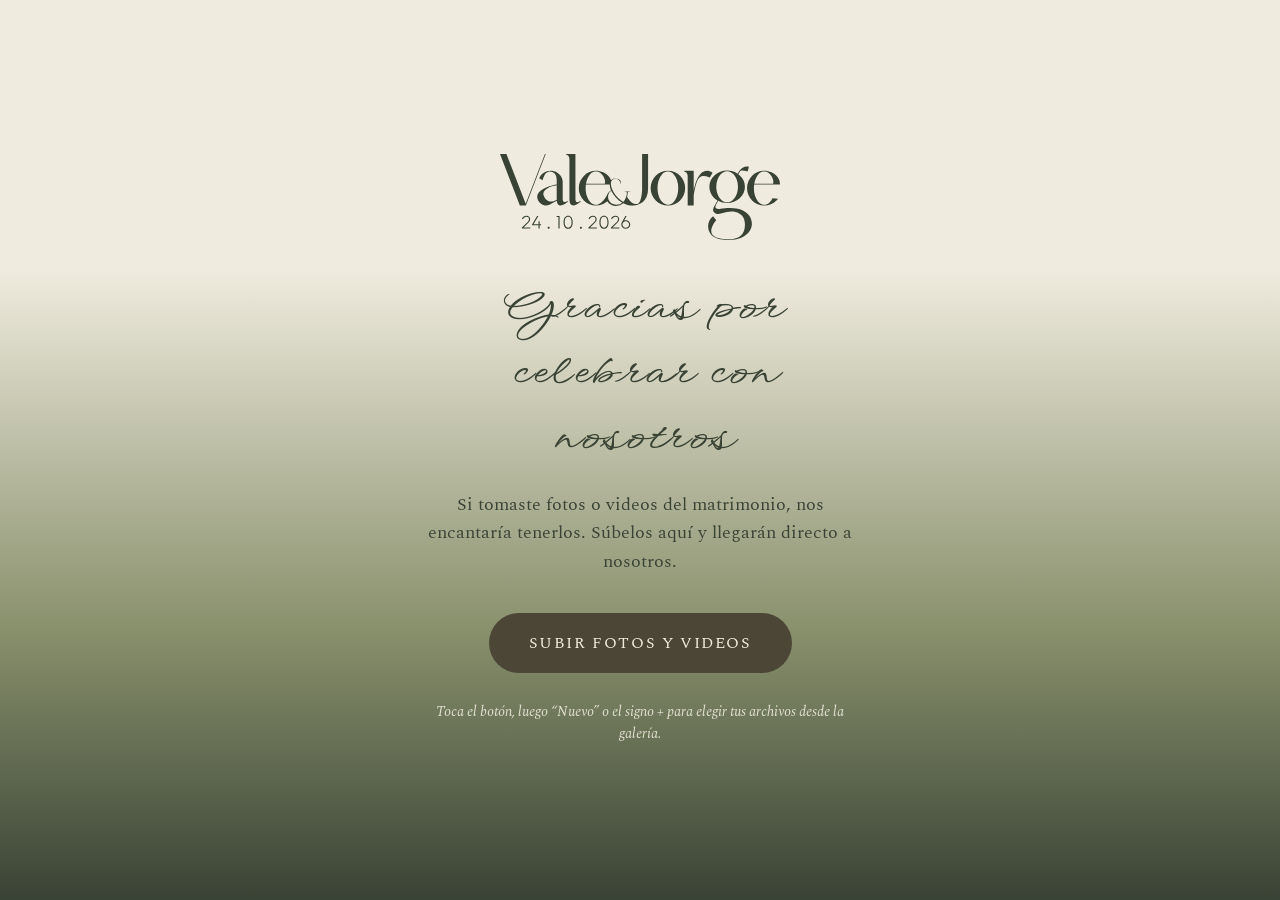
==== fotos/index.html @ f246acd8 "Add /fotos page linking to the guest photo upload folder Co-Authored-By: Claude Sonnet 5.5 <noreply@" ====
<!DOCTYPE html>
<html lang="es">
<head>
<meta charset="utf-8">
<meta name="viewport" content="width=device-width, initial-scale=1">
<title>Vale &amp; Jorge — Sube tus fotos</title>
<meta name="description" content="Comparte con Vale y Jorge las fotos y videos que tomaste en su matrimonio.">
<meta name="robots" content="noindex">
<link rel="icon" type="image/svg+xml" href="/favicon.svg">
<link rel="preconnect" href="https://fonts.googleapis.com">
<link rel="preconnect" href="https://fonts.gstatic.com" crossorigin>
<link href="https://fonts.googleapis.com/css2?family=Spectral:ital,wght@0,300;0,400;0,500;1,400&family=WindSong&display=swap" rel="stylesheet">
<style>
  :root {
    --grad-cream: #efebde;
    --grad-sage: #89906c;
    --grad-dark: #394335;
    --ink: #4b4636;
    --cream: #f1ecdf;
  }
  * { box-sizing: border-box; }
  html { overflow-x: hidden; }
  body {
    margin: 0;
    min-height: 100vh;
    min-height: 100svh;
    font-family: 'Spectral', serif;
    color: var(--grad-dark);
    background: linear-gradient(to bottom, var(--grad-cream) 0%, var(--grad-cream) 30%, var(--grad-sage) 70%, var(--grad-dark) 100%);
    display: flex;
    align-items: center;
    justify-content: center;
    padding: 48px 24px;
    text-align: center;
  }
  main { width: 100%; max-width: 440px; }
  .logo { width: min(280px, 72vw); height: auto; display: block; margin: 0 auto 36px; }
  h1 {
    font-family: 'WindSong', cursive;
    font-weight: 500;
    font-size: clamp(34px, 9vw, 46px);
    letter-spacing: 0.03em;
    margin: 0 0 20px;
  }
  p { font-size: clamp(16px, 4.2vw, 18px); line-height: 1.6; margin: 0 0 14px; }
  .btn {
    display: inline-block;
    margin: 22px 0 28px;
    font-family: 'Spectral', serif;
    font-size: clamp(14px, 3.6vw, 16px);
    letter-spacing: 0.1em;
    text-decoration: none;
    color: var(--cream);
    background: var(--ink);
    padding: 18px clamp(28px, 7vw, 40px);
    border-radius: 999px;
  }
  .note { font-size: 14px; font-style: italic; color: var(--cream); opacity: 0.9; margin: 0; }
</style>
</head>
<body>
<main>
  <img class="logo" src="/assets/vj-logo-fecha.svg" alt="Vale &amp; Jorge">
  <h1>Gracias por celebrar con nosotros</h1>
  <p>Si tomaste fotos o videos del matrimonio, nos encantaría tenerlos. Súbelos aquí y llegarán directo a nosotros.</p>
  <a class="btn" href="https://drive.google.com/drive/folders/1suzOyYF0R5edQG1T4gZUS-98JVmAGWFr?usp=sharing" target="_blank" rel="noopener">SUBIR FOTOS Y VIDEOS</a>
  <p class="note">Toca el botón, luego “Nuevo” o el signo + para elegir tus archivos desde la galería.</p>
</main>
</body>
</html>
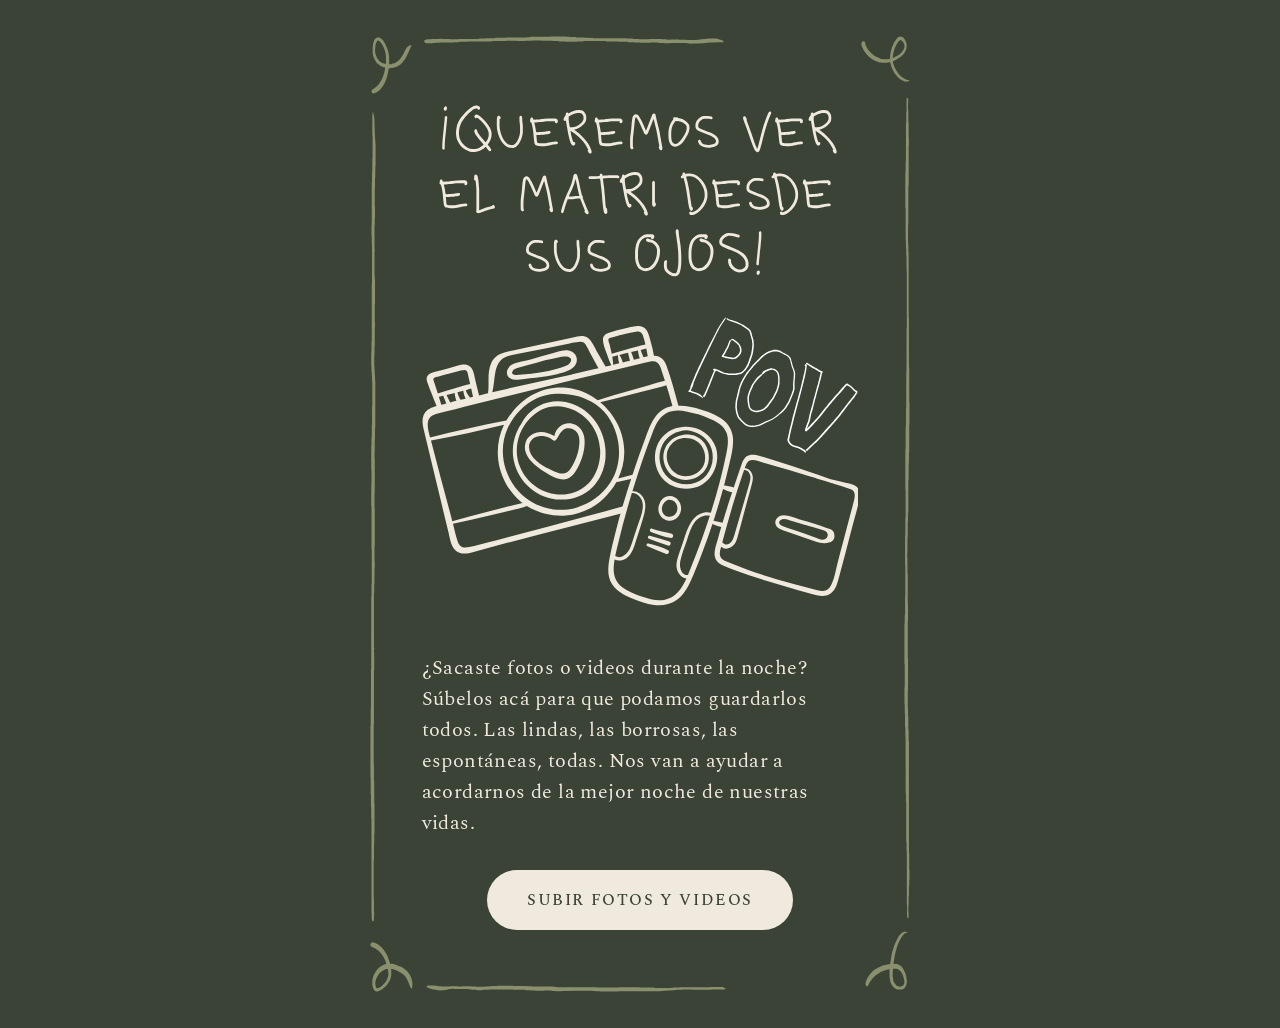
==== commit cb667f4b: "Redesign /fotos page after the POV card (frame, title, camera illustration) Co-Authored-By: Claude S" ====
--- a/fotos/index.html
+++ b/fotos/index.html
@@ -9,62 +9,105 @@
 <link rel="icon" type="image/svg+xml" href="/favicon.svg">
 <link rel="preconnect" href="https://fonts.googleapis.com">
 <link rel="preconnect" href="https://fonts.gstatic.com" crossorigin>
-<link href="https://fonts.googleapis.com/css2?family=Spectral:ital,wght@0,300;0,400;0,500;1,400&family=WindSong&display=swap" rel="stylesheet">
+<link href="https://fonts.googleapis.com/css2?family=Spectral:wght@300;400;500&display=swap" rel="stylesheet">
 <style>
   :root {
-    --grad-cream: #efebde;
-    --grad-sage: #89906c;
-    --grad-dark: #394335;
-    --ink: #4b4636;
-    --cream: #f1ecdf;
+    --dark: #3a4335;
+    --sage: #8a906e;
+    --cream: #efe9de;
   }
   * { box-sizing: border-box; }
-  html { overflow-x: hidden; }
+  html { overflow-x: hidden; background: var(--dark); }
   body {
     margin: 0;
-    min-height: 100vh;
+    background: var(--dark);
+    font-family: 'Spectral', serif;
+    color: var(--cream);
+  }
+
+  /* Tarjeta: todas las medidas del marco están en proporción al ancho (diseño base de 612 unidades). */
+  .wrap {
+    container-type: inline-size;
+    width: 100%;
+    max-width: 560px;
+    margin: 0 auto;
+  }
+  .card {
+    --u: calc(100cqw / 612);
+    position: relative;
     min-height: 100svh;
-    font-family: 'Spectral', serif;
-    color: var(--grad-dark);
-    background: linear-gradient(to bottom, var(--grad-cream) 0%, var(--grad-cream) 30%, var(--grad-sage) 70%, var(--grad-dark) 100%);
     display: flex;
+    flex-direction: column;
     align-items: center;
     justify-content: center;
-    padding: 48px 24px;
+    padding: calc(88 * var(--u)) 11% calc(80 * var(--u));
     text-align: center;
   }
-  main { width: 100%; max-width: 440px; }
-  .logo { width: min(280px, 72vw); height: auto; display: block; margin: 0 auto 36px; }
-  h1 {
-    font-family: 'WindSong', cursive;
-    font-weight: 500;
-    font-size: clamp(34px, 9vw, 46px);
-    letter-spacing: 0.03em;
-    margin: 0 0 20px;
+
+  .frame { position: absolute; display: block; pointer-events: none; }
+  .frame--sup  { left: 11.4%; right: 11.7%; top: calc(13.2 * var(--u)); height: calc(9.1 * var(--u)); }
+  .frame--inf  { left: 11.8%; right: 11%;   bottom: calc(13.2 * var(--u)); height: calc(7.7 * var(--u)); }
+  .frame--izq  { left: calc(10.6 * var(--u)); width: calc(6.8 * var(--u)); top: calc(95.5 * var(--u)); height: calc(100% - 185 * var(--u)); }
+  .frame--der  { right: calc(10.9 * var(--u)); width: calc(6.1 * var(--u)); top: calc(79.6 * var(--u)); height: calc(100% - 171.8 * var(--u)); }
+  .frame--tl { left: calc(12.1 * var(--u)); top: calc(14.4 * var(--u)); width: calc(44.2 * var(--u)); }
+  .frame--tr { right: calc(10.6 * var(--u)); top: calc(13.5 * var(--u)); width: calc(53.7 * var(--u)); }
+  .frame--bl { left: calc(11 * var(--u)); bottom: calc(13.3 * var(--u)); width: calc(46.7 * var(--u)); }
+  .frame--br { right: calc(13.1 * var(--u)); bottom: calc(14.6 * var(--u)); width: calc(47.3 * var(--u)); }
+
+  .titulo { display: block; width: 100%; height: auto; margin: 0 auto; }
+  .camara { display: block; width: 100%; flex: none; height: auto; margin: calc(44 * var(--u)) auto 0; }
+
+  .texto {
+    width: 100%;
+    margin: calc(52 * var(--u)) auto 0;
+    font-size: clamp(16px, 4.3vw, 20px);
+    line-height: 1.55;
+    letter-spacing: 0.02em;
+    text-align: left;
   }
-  p { font-size: clamp(16px, 4.2vw, 18px); line-height: 1.6; margin: 0 0 14px; }
+
   .btn {
     display: inline-block;
-    margin: 22px 0 28px;
+    margin-top: calc(34 * var(--u));
     font-family: 'Spectral', serif;
     font-size: clamp(14px, 3.6vw, 16px);
+    font-weight: 500;
     letter-spacing: 0.1em;
     text-decoration: none;
-    color: var(--cream);
-    background: var(--ink);
+    color: var(--dark);
+    background: var(--cream);
     padding: 18px clamp(28px, 7vw, 40px);
     border-radius: 999px;
   }
-  .note { font-size: 14px; font-style: italic; color: var(--cream); opacity: 0.9; margin: 0; }
+  .btn:active { opacity: 0.85; }
+
+  @media (min-width: 600px) {
+    .wrap { padding: 24px 0; }
+    .card { min-height: calc(100svh - 48px); }
+  }
 </style>
 </head>
 <body>
-<main>
-  <img class="logo" src="/assets/vj-logo-fecha.svg" alt="Vale &amp; Jorge">
-  <h1>Gracias por celebrar con nosotros</h1>
-  <p>Si tomaste fotos o videos del matrimonio, nos encantaría tenerlos. Súbelos aquí y llegarán directo a nosotros.</p>
+<main class="wrap">
+<div class="card">
+  <img class="frame frame--sup" src="/assets/pov-marco-sup.svg" alt="">
+  <img class="frame frame--inf" src="/assets/pov-marco-inf.svg" alt="">
+  <img class="frame frame--izq" src="/assets/pov-marco-izq.svg" alt="">
+  <img class="frame frame--der" src="/assets/pov-marco-der.svg" alt="">
+  <img class="frame frame--tl" src="/assets/pov-marco-esq-tl.svg" alt="">
+  <img class="frame frame--tr" src="/assets/pov-marco-esq-tr.svg" alt="">
+  <img class="frame frame--bl" src="/assets/pov-marco-esq-bl.svg" alt="">
+  <img class="frame frame--br" src="/assets/pov-marco-esq-br.svg" alt="">
+
+  <h1 style="margin:0;width:92%">
+    <img class="titulo" src="/assets/pov-titulo.svg" alt="¡Queremos ver el matri desde sus ojos!">
+  </h1>
+  <img class="camara" src="/assets/pov-camara.svg" alt="Cámara de fotos y cámara de video con la palabra POV">
+
+  <p class="texto">¿Sacaste fotos o videos durante la noche? Súbelos acá para que podamos guardarlos todos. Las lindas, las borrosas, las espontáneas, todas. Nos van a ayudar a acordarnos de la mejor noche de nuestras vidas.</p>
+
   <a class="btn" href="https://drive.google.com/drive/folders/1suzOyYF0R5edQG1T4gZUS-98JVmAGWFr?usp=sharing" target="_blank" rel="noopener">SUBIR FOTOS Y VIDEOS</a>
-  <p class="note">Toca el botón, luego “Nuevo” o el signo + para elegir tus archivos desde la galería.</p>
+</div>
 </main>
 </body>
 </html>
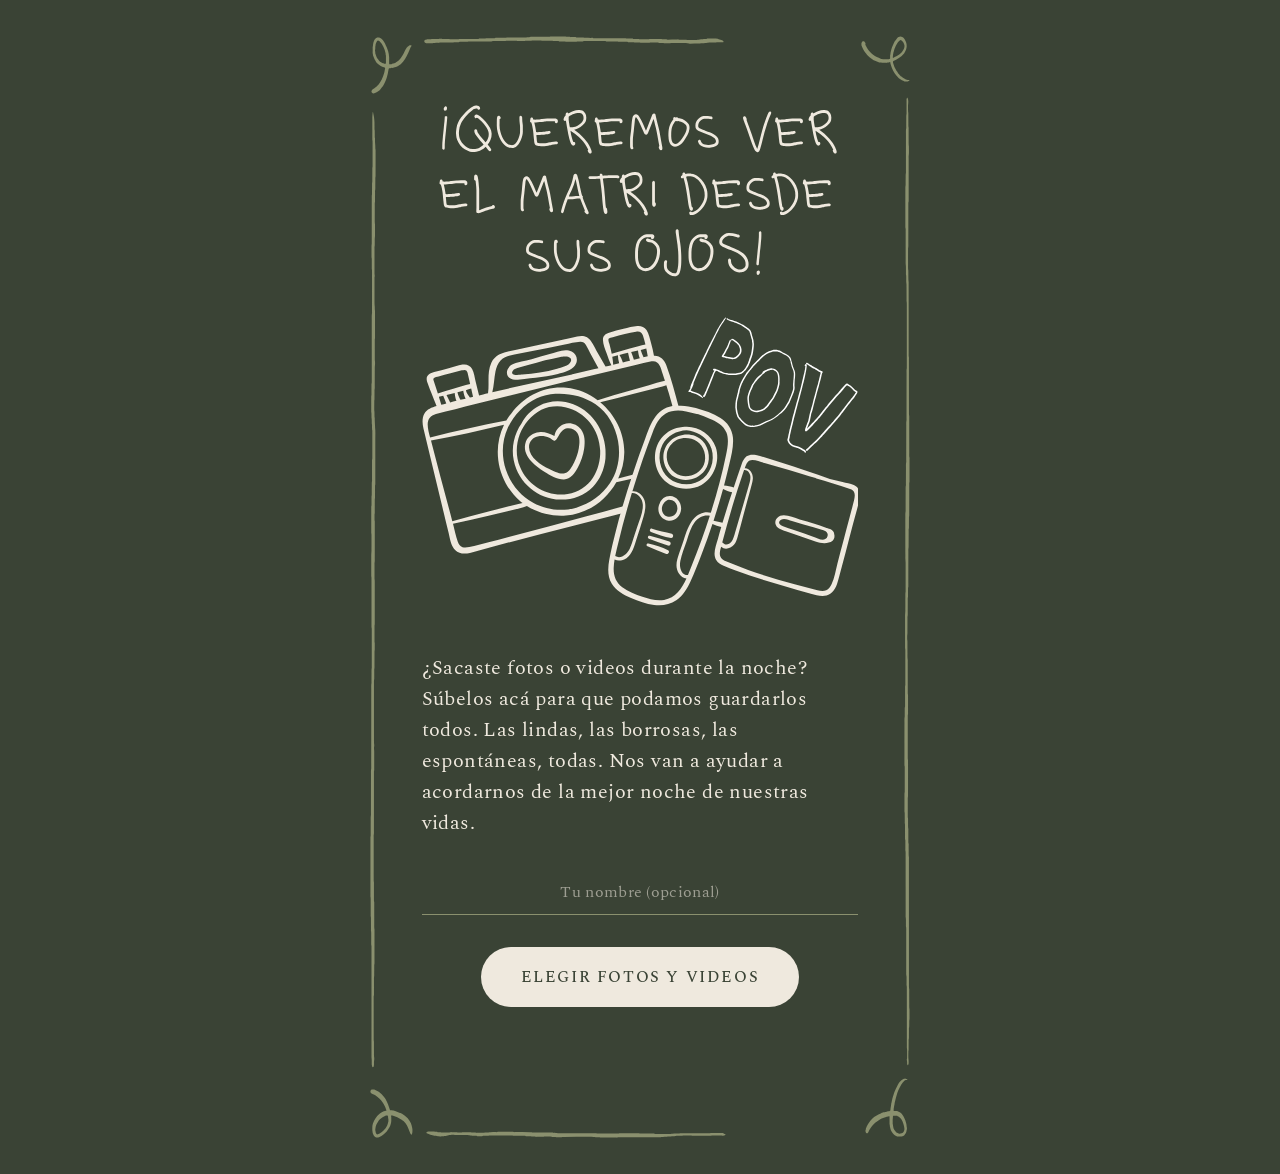
==== commit 7f909a6e: "Upload photos/videos directly from /fotos to Drive via Apps Script resumable sessions Co-Authored-By" ====
--- a/fotos/index.html
+++ b/fotos/index.html
@@ -80,6 +80,42 @@
     border-radius: 999px;
   }
   .btn:active { opacity: 0.85; }
+  .btn[aria-disabled="true"] { opacity: 0.5; pointer-events: none; }
+
+  .nombre {
+    display: block;
+    width: 100%;
+    margin-top: calc(34 * var(--u));
+    padding: 10px 2px;
+    font-family: 'Spectral', serif;
+    font-size: 16px;
+    letter-spacing: 0.02em;
+    color: var(--cream);
+    background: transparent;
+    border: 0;
+    border-bottom: 1.5px solid var(--sage);
+    border-radius: 0;
+    text-align: center;
+    outline: none;
+  }
+  .nombre::placeholder { color: var(--cream); opacity: 0.55; }
+  .nombre:focus { border-bottom-color: var(--cream); }
+
+  .visually-hidden {
+    position: absolute; width: 1px; height: 1px; overflow: hidden;
+    clip: rect(0 0 0 0); white-space: nowrap; opacity: 0;
+  }
+
+  .lista { width: 100%; margin: 26px 0 0; padding: 0; list-style: none; text-align: left; }
+  .lista li { margin: 0 0 14px; font-size: 14px; letter-spacing: 0.02em; }
+  .lista__fila { display: flex; justify-content: space-between; gap: 12px; }
+  .lista__nombre { overflow: hidden; text-overflow: ellipsis; white-space: nowrap; }
+  .lista__estado { flex: none; opacity: 0.8; }
+  .barra { height: 4px; margin-top: 6px; border-radius: 4px; background: rgba(138, 144, 110, 0.35); overflow: hidden; }
+  .barra > span { display: block; height: 100%; width: 0; background: var(--cream); transition: width 0.2s; }
+  .lista li.error .lista__estado { color: #e9b5a4; opacity: 1; }
+
+  .mensaje { margin: 22px 0 0; font-size: 15px; line-height: 1.5; text-align: center; min-height: 1.5em; }
 
   @media (min-width: 600px) {
     .wrap { padding: 24px 0; }
@@ -106,8 +142,151 @@
 
   <p class="texto">¿Sacaste fotos o videos durante la noche? Súbelos acá para que podamos guardarlos todos. Las lindas, las borrosas, las espontáneas, todas. Nos van a ayudar a acordarnos de la mejor noche de nuestras vidas.</p>
 
-  <a class="btn" href="https://drive.google.com/drive/folders/1suzOyYF0R5edQG1T4gZUS-98JVmAGWFr?usp=sharing" target="_blank" rel="noopener">SUBIR FOTOS Y VIDEOS</a>
+  <input class="nombre" id="nombre" type="text" maxlength="40" autocomplete="name" placeholder="Tu nombre (opcional)">
+  <label class="btn" id="btnElegir" for="archivos" role="button">ELEGIR FOTOS Y VIDEOS</label>
+  <input class="visually-hidden" id="archivos" type="file" accept="image/*,video/*" multiple>
+  <p class="mensaje" id="mensaje" aria-live="polite"></p>
+  <ul class="lista" id="lista"></ul>
 </div>
 </main>
+<script>
+(function () {
+  var ENDPOINT = 'https://script.google.com/macros/s/AKfycbzwAVMuYZsmNsT11yHwrlT9bwBYpIQYJ-zu7GPNADyUr0sYSEEdw_i2ahd3PTzfnUDcHA/exec';
+  var CHUNK = 8 * 1024 * 1024; // múltiplo de 256 KB, como exige Drive
+  var TIPOS = { heic: 'image/heic', heif: 'image/heif', jpg: 'image/jpeg', jpeg: 'image/jpeg', png: 'image/png',
+                gif: 'image/gif', webp: 'image/webp', mov: 'video/quicktime', mp4: 'video/mp4', m4v: 'video/mp4',
+                '3gp': 'video/3gpp', webm: 'video/webm', avi: 'video/x-msvideo' };
+
+  var input = document.getElementById('archivos');
+  var nombreInput = document.getElementById('nombre');
+  var btn = document.getElementById('btnElegir');
+  var lista = document.getElementById('lista');
+  var mensaje = document.getElementById('mensaje');
+  var subiendo = false;
+  var wakeLock = null;
+
+  function tipoDe(file) {
+    if (/^(image|video)\//.test(file.type)) return file.type;
+    var ext = (file.name.split('.').pop() || '').toLowerCase();
+    return TIPOS[ext] || '';
+  }
+
+  function nombreFinal(file) {
+    var quien = nombreInput.value.trim().replace(/[\\\/:*?"<>|]/g, '');
+    return quien ? quien + ' - ' + file.name : file.name;
+  }
+
+  function pedirUrl(file, tipo) {
+    var q = 'name=' + encodeURIComponent(nombreFinal(file)) + '&type=' + encodeURIComponent(tipo) + '&size=' + file.size;
+    return fetch(ENDPOINT + '?' + q).then(function (r) { return r.json(); }).then(function (j) {
+      if (!j.ok) throw new Error(j.error || 'No se pudo iniciar');
+      return j.url;
+    });
+  }
+
+  function putChunk(url, blob, inicio, total, onProgress) {
+    return new Promise(function (resolve, reject) {
+      var xhr = new XMLHttpRequest();
+      xhr.open('PUT', url);
+      xhr.setRequestHeader('Content-Range', 'bytes ' + inicio + '-' + (inicio + blob.size - 1) + '/' + total);
+      xhr.upload.onprogress = function (e) { if (e.lengthComputable) onProgress(inicio + e.loaded); };
+      xhr.onload = function () {
+        if (xhr.status === 200 || xhr.status === 201) resolve('fin');
+        else if (xhr.status === 308) resolve('sigue');
+        else reject(new Error('HTTP ' + xhr.status));
+      };
+      xhr.onerror = function () { reject(new Error('red')); };
+      xhr.ontimeout = xhr.onerror;
+      xhr.send(blob);
+    });
+  }
+
+  function esperar(ms) { return new Promise(function (r) { setTimeout(r, ms); }); }
+
+  async function subirArchivo(file, tipo, onProgress) {
+    var url = await pedirUrl(file, tipo);
+    var offset = 0;
+    var intentos = 0;
+    while (offset < file.size) {
+      var fin = Math.min(offset + CHUNK, file.size);
+      try {
+        var r = await putChunk(url, file.slice(offset, fin), offset, file.size, onProgress);
+        offset = fin;
+        intentos = 0;
+        onProgress(offset);
+        if (r === 'fin') return;
+      } catch (err) {
+        intentos++;
+        if (intentos > 4) throw err;
+        await esperar(1500 * intentos);
+      }
+    }
+  }
+
+  function fila(file) {
+    var li = document.createElement('li');
+    li.innerHTML = '<div class="lista__fila"><span class="lista__nombre"></span><span class="lista__estado">En espera</span></div><div class="barra"><span></span></div>';
+    li.querySelector('.lista__nombre').textContent = file.name;
+    lista.appendChild(li);
+    return li;
+  }
+
+  function setBloqueado(b) {
+    subiendo = b;
+    btn.setAttribute('aria-disabled', b ? 'true' : 'false');
+    input.disabled = b;
+  }
+
+  async function pedirPantalla() {
+    try { if (navigator.wakeLock) wakeLock = await navigator.wakeLock.request('screen'); } catch (e) {}
+  }
+
+  input.addEventListener('change', async function () {
+    var archivos = Array.prototype.slice.call(input.files);
+    input.value = '';
+    if (!archivos.length || subiendo) return;
+    if (ENDPOINT.indexOf('http') !== 0) { mensaje.textContent = 'La subida aún no está lista.'; return; }
+
+    setBloqueado(true);
+    mensaje.textContent = 'Subiendo… mantén esta pantalla abierta hasta que termine.';
+    pedirPantalla();
+    var ok = 0, fallos = 0;
+
+    for (var i = 0; i < archivos.length; i++) {
+      var f = archivos[i];
+      var li = fila(f);
+      var estado = li.querySelector('.lista__estado');
+      var barra = li.querySelector('.barra > span');
+      var tipo = tipoDe(f);
+      if (!tipo) { li.className = 'error'; estado.textContent = 'Formato no válido'; fallos++; continue; }
+      estado.textContent = '0%';
+      try {
+        await subirArchivo(f, tipo, function (bytes) {
+          var pct = Math.min(100, Math.round(bytes / f.size * 100));
+          barra.style.width = pct + '%';
+          estado.textContent = pct + '%';
+        });
+        barra.style.width = '100%';
+        estado.textContent = 'Listo';
+        ok++;
+      } catch (err) {
+        li.className = 'error';
+        estado.textContent = 'No se pudo subir';
+        fallos++;
+      }
+    }
+
+    if (wakeLock) { try { wakeLock.release(); } catch (e) {} wakeLock = null; }
+    setBloqueado(false);
+    mensaje.textContent = fallos
+      ? ok + ' subido(s), ' + fallos + ' con error. Puedes volver a intentar con los que fallaron.'
+      : '¡Gracias! Tus ' + ok + ' archivo(s) ya llegaron a Vale y Jorge.';
+  });
+
+  window.addEventListener('beforeunload', function (e) {
+    if (subiendo) { e.preventDefault(); e.returnValue = ''; }
+  });
+})();
+</script>
 </body>
 </html>
